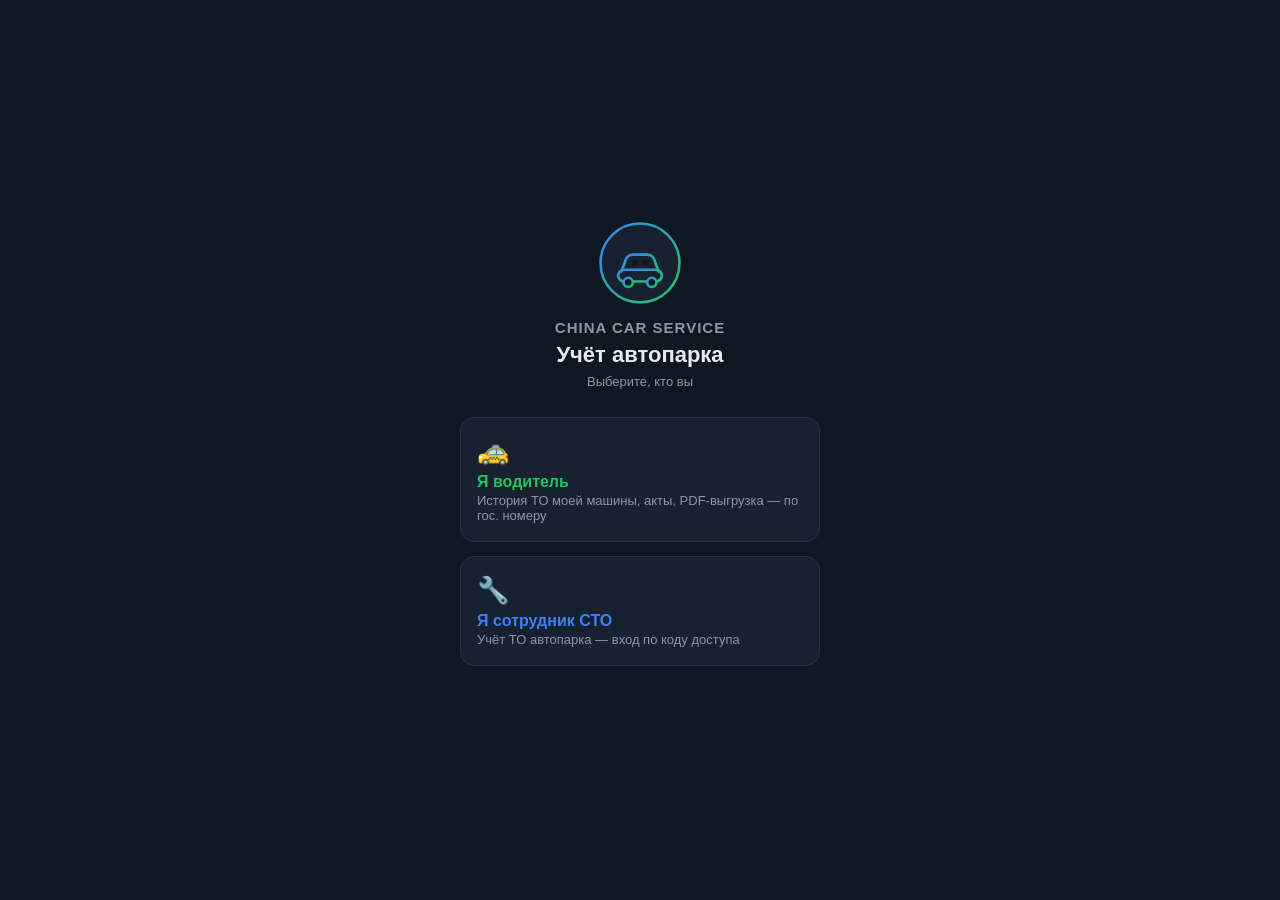
==== index.html @ d4358c58 "Add files via upload" ====
<!DOCTYPE html>
<html>
<head>
<meta charset="UTF-8">
<meta name="viewport" content="width=device-width, initial-scale=1, maximum-scale=1">
<title>China Car Service</title>
<link rel="manifest" href="manifest.json">
<meta name="theme-color" content="#0e1318">
<link rel="icon" href="icons/icon-192.png">
<link rel="apple-touch-icon" href="icons/icon-192.png">
<style>
  :root{
    --bg:#0f1720; --card:#182130; --accent:#3b82f6; --accent-2:#22c55e;
    --text:#e5e9f0; --muted:#8a97ab; --border:#26324a; --danger:#ef4444;
  }
  *{box-sizing:border-box;}
  body{
    margin:0; font-family:-apple-system,Segoe UI,Roboto,Arial,sans-serif;
    background:var(--bg); color:var(--text); padding:16px;
    min-height:100vh; display:flex; align-items:center; justify-content:center;
  }
  .wrap{max-width:360px; width:100%; text-align:center;}
  .logo-badge{margin:0 auto 14px; width:84px; height:84px; display:block;}
  .logo{
    font-weight:800; letter-spacing:1px; font-size:15px; color:var(--muted);
    margin-bottom:6px;
  }
  h1{font-size:22px; margin:0 0 6px;}
  .sub{color:var(--muted); font-size:13px; margin-bottom:28px;}
  .choice{
    display:block; width:100%; text-align:left; background:var(--card);
    border:1px solid var(--border); border-radius:14px; padding:18px 16px;
    margin-bottom:14px; cursor:pointer; text-decoration:none; color:var(--text);
  }
  .choice:active{border-color:var(--accent);}
  .choice .emoji{font-size:26px; margin-bottom:6px; display:block;}
  .choice .title{font-size:16px; font-weight:700; margin-bottom:2px;}
  .choice .desc{font-size:13px; color:var(--muted);}
  .choice.driver .title{color:var(--accent-2);}
  .choice.staff .title{color:var(--accent);}
  .choice.act{padding:14px 16px; margin-bottom:0; margin-top:6px;}
  .choice.act .title{color:var(--muted); font-size:14px;}
  .choice.act .emoji{font-size:20px; margin-bottom:4px;}

  .install-banner{
    display:none; background:linear-gradient(135deg,#1b2a44,#152238);
    border:1px solid var(--accent); border-radius:14px; padding:16px;
    margin-bottom:18px; text-align:left;
  }
  .install-banner.show{display:block;}
  .install-banner .title{font-weight:700; font-size:15px; margin-bottom:4px;}
  .install-banner .desc{font-size:13px; color:var(--muted); margin-bottom:12px;}
  .install-btn{
    display:block; width:100%; background:var(--accent); color:#fff; border:none;
    border-radius:10px; padding:12px; font-size:15px; font-weight:700;
    cursor:pointer;
  }
  .install-btn:active{opacity:0.85;}

  .ios-steps{
    display:none; margin-top:12px; padding-top:12px; border-top:1px solid var(--border);
    font-size:13px; color:var(--text); text-align:left;
  }
  .ios-steps.show{display:block;}
  .ios-steps ol{margin:0; padding-left:18px;}
  .ios-steps li{margin-bottom:6px;}
  .ios-steps b{color:var(--accent-2);}
  .installed-note{
    display:none; font-size:13px; color:var(--accent-2); margin-bottom:18px;
  }
  .installed-note.show{display:block;}
</style>
</head>
<body>
  <div class="wrap">
    <svg class="logo-badge" viewBox="0 0 100 100" xmlns="http://www.w3.org/2000/svg">
      <defs>
        <linearGradient id="badgeGrad" x1="0" y1="0" x2="1" y2="1">
          <stop offset="0%" stop-color="#3b82f6"/>
          <stop offset="100%" stop-color="#22c55e"/>
        </linearGradient>
      </defs>
      <circle cx="50" cy="50" r="47" fill="#182130" stroke="url(#badgeGrad)" stroke-width="3"/>
      <path d="M28 60 L33 46 C34.5 42 37 40 41.5 40 L58.5 40 C63 40 65.5 42 67 46 L72 60"
            fill="none" stroke="url(#badgeGrad)" stroke-width="3.2" stroke-linecap="round" stroke-linejoin="round"/>
      <rect x="24" y="58" width="52" height="14" rx="7" fill="none" stroke="url(#badgeGrad)" stroke-width="3.2"/>
      <circle cx="36" cy="73" r="5.5" fill="#0f1720" stroke="url(#badgeGrad)" stroke-width="3"/>
      <circle cx="64" cy="73" r="5.5" fill="#0f1720" stroke="url(#badgeGrad)" stroke-width="3"/>
      <rect x="40" y="47" width="8" height="6" rx="1.5" fill="#0f1720"/>
      <rect x="52" y="47" width="8" height="6" rx="1.5" fill="#0f1720"/>
    </svg>
    <div class="logo">CHINA CAR SERVICE</div>
    <h1>Учёт автопарка</h1>
    <div class="sub">Выберите, кто вы</div>

    <div class="installed-note" id="installedNote">✅ Приложение уже установлено на этом устройстве</div>

    <div class="install-banner" id="installBanner">
      <div class="title">📲 Установите приложение</div>
      <div class="desc">Работает офлайн, открывается с экрана как обычное приложение — без адресной строки браузера.</div>
      <button class="install-btn" id="installBtn">Установить</button>
      <div class="ios-steps" id="iosSteps">
        <div style="margin-bottom:6px;">На iPhone установка через Safari — вручную, за 3 шага:</div>
        <ol>
          <li>Нажмите кнопку <b>«Поделиться»</b> (квадрат со стрелкой вверх) внизу экрана в Safari</li>
          <li>В списке выберите <b>«На экран Домой»</b> (Add to Home Screen)</li>
          <li>Нажмите <b>«Добавить»</b> в правом верхнем углу</li>
        </ol>
      </div>
    </div>

    <a class="choice driver" href="driver.html">
      <span class="emoji">🚕</span>
      <div class="title">Я водитель</div>
      <div class="desc">История ТО моей машины, акты, PDF-выгрузка — по гос. номеру</div>
    </a>

    <a class="choice staff" href="to.html">
      <span class="emoji">🔧</span>
      <div class="title">Я сотрудник СТО</div>
      <div class="desc">Учёт ТО автопарка — вход по коду доступа</div>
    </a>

    <!-- Пункт "Акт приёма-передачи ТС" убран отсюда: акт теперь оформляет
         только вошедший сотрудник СТО (вход по личному логину/паролю,
         см. act.html). Ссылка на act.html доступна сотруднику из раздела
         "Учёт ТО" (to.html) после входа. -->
  </div>

<script>
  // ЭТАП 8.1 (PROMPT_stage7_fixes.md): регистрация Service Worker +
  // ненавязчивое уведомление об обновлении.
  if ('serviceWorker' in navigator) {
    window.addEventListener('load', function () {
      navigator.serviceWorker.register('service-worker.js').then(function (reg) {
        function showUpdateBanner(worker) {
          if (document.getElementById('swUpdateBanner')) return;
          var bar = document.createElement('div');
          bar.id = 'swUpdateBanner';
          bar.style.cssText = 'position:fixed;left:0;right:0;bottom:0;z-index:99999;background:#1b2836;color:#fff;padding:10px 14px;display:flex;align-items:center;justify-content:space-between;gap:10px;font-size:13px;box-shadow:0 -2px 10px rgba(0,0,0,.35)';
          var label = document.createElement('span');
          label.textContent = 'Доступно обновление приложения';
          var btn = document.createElement('button');
          btn.textContent = 'Обновить';
          btn.style.cssText = 'background:#3b82f6;color:#fff;border:none;border-radius:8px;padding:7px 14px;font-size:13px;cursor:pointer;flex-shrink:0';
          btn.addEventListener('click', function () {
            btn.disabled = true;
            btn.textContent = '...';
            worker.postMessage('SKIP_WAITING');
          });
          bar.appendChild(label);
          bar.appendChild(btn);
          document.body.appendChild(bar);
        }

        if (reg.waiting && navigator.serviceWorker.controller) {
          showUpdateBanner(reg.waiting);
        }
        reg.addEventListener('updatefound', function () {
          var newWorker = reg.installing;
          if (!newWorker) return;
          newWorker.addEventListener('statechange', function () {
            if (newWorker.state === 'installed' && navigator.serviceWorker.controller) {
              showUpdateBanner(newWorker);
            }
          });
        });
        document.addEventListener('visibilitychange', function () {
          if (document.visibilityState === 'visible') reg.update();
        });
      }).catch(function (err) {
        console.log('SW registration failed:', err);
      });

      var reloadedAfterUpdate = false;
      navigator.serviceWorker.addEventListener('controllerchange', function () {
        if (reloadedAfterUpdate) return;
        reloadedAfterUpdate = true;
        location.reload();
      });
    });
  }

  var installBanner = document.getElementById('installBanner');
  var installBtn = document.getElementById('installBtn');
  var iosSteps = document.getElementById('iosSteps');
  var installedNote = document.getElementById('installedNote');
  var deferredPrompt = null;

  function isStandalone(){
    return window.matchMedia('(display-mode: standalone)').matches ||
           window.navigator.standalone === true;
  }

  var isIOS = /iphone|ipad|ipod/i.test(navigator.userAgent);

  if (isStandalone()) {
    // Уже установлено и открыто как приложение — баннер не нужен
    installedNote.classList.add('show');
  } else if (isIOS) {
    // На iOS браузер не даёт программной кнопки — сразу показываем инструкцию
    installBanner.classList.add('show');
    installBtn.style.display = 'none';
    iosSteps.classList.add('show');
  } else {
    // Android/десктоп Chrome и т.п. — ждём системное событие с реальной кнопкой установки
    window.addEventListener('beforeinstallprompt', function (e) {
      e.preventDefault();
      deferredPrompt = e;
      installBanner.classList.add('show');
    });

    installBtn.addEventListener('click', function () {
      if (!deferredPrompt) return;
      deferredPrompt.prompt();
      deferredPrompt.userChoice.then(function () {
        deferredPrompt = null;
        installBanner.classList.remove('show');
      });
    });

    window.addEventListener('appinstalled', function () {
      installBanner.classList.remove('show');
    });
  }
</script>
</body>
</html>
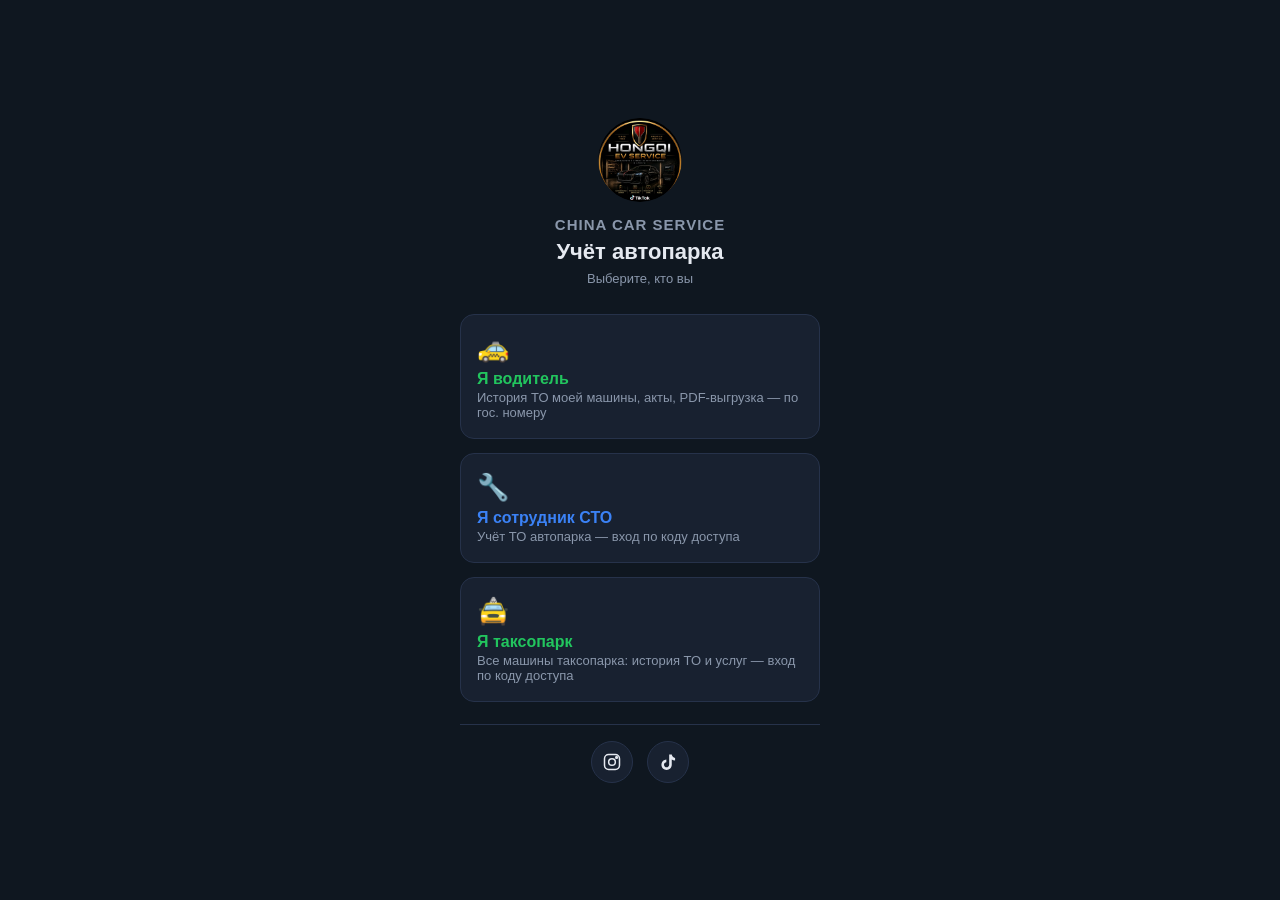
==== commit 0a7430ce: "Add files via upload" ====
--- a/index.html
+++ b/index.html
@@ -7,7 +7,7 @@
 <link rel="manifest" href="manifest.json">
 <meta name="theme-color" content="#0e1318">
 <link rel="icon" href="icons/icon-192.png">
-<link rel="apple-touch-icon" href="icons/icon-192.png">
+<link rel="apple-touch-icon" href="icons/apple-touch-icon.png">
 <style>
   :root{
     --bg:#0f1720; --card:#182130; --accent:#3b82f6; --accent-2:#22c55e;
@@ -69,26 +69,28 @@
     display:none; font-size:13px; color:var(--accent-2); margin-bottom:18px;
   }
   .installed-note.show{display:block;}
+
+  /* ЭТАП 10, п.5: соцсети — общий стиль для index.html/driver.html/
+     taxipark.html, чтобы кнопки выглядели одинаково во всех кабинетах. */
+  .social-footer{
+    display:flex; justify-content:center; gap:14px; margin-top:22px;
+    padding-top:16px; border-top:1px solid var(--border);
+  }
+  .social-footer a{
+    display:flex; align-items:center; justify-content:center;
+    width:42px; height:42px; border-radius:50%;
+    background:var(--card); border:1px solid var(--border);
+    color:var(--text); text-decoration:none;
+  }
+  .social-footer a:active{border-color:var(--accent);}
+  .social-footer svg{width:20px; height:20px;}
 </style>
 </head>
 <body>
   <div class="wrap">
-    <svg class="logo-badge" viewBox="0 0 100 100" xmlns="http://www.w3.org/2000/svg">
-      <defs>
-        <linearGradient id="badgeGrad" x1="0" y1="0" x2="1" y2="1">
-          <stop offset="0%" stop-color="#3b82f6"/>
-          <stop offset="100%" stop-color="#22c55e"/>
-        </linearGradient>
-      </defs>
-      <circle cx="50" cy="50" r="47" fill="#182130" stroke="url(#badgeGrad)" stroke-width="3"/>
-      <path d="M28 60 L33 46 C34.5 42 37 40 41.5 40 L58.5 40 C63 40 65.5 42 67 46 L72 60"
-            fill="none" stroke="url(#badgeGrad)" stroke-width="3.2" stroke-linecap="round" stroke-linejoin="round"/>
-      <rect x="24" y="58" width="52" height="14" rx="7" fill="none" stroke="url(#badgeGrad)" stroke-width="3.2"/>
-      <circle cx="36" cy="73" r="5.5" fill="#0f1720" stroke="url(#badgeGrad)" stroke-width="3"/>
-      <circle cx="64" cy="73" r="5.5" fill="#0f1720" stroke="url(#badgeGrad)" stroke-width="3"/>
-      <rect x="40" y="47" width="8" height="6" rx="1.5" fill="#0f1720"/>
-      <rect x="52" y="47" width="8" height="6" rx="1.5" fill="#0f1720"/>
-    </svg>
+    <!-- ЭТАП 10 (промт «Логотип и иконки»): вместо самодельного SVG-значка —
+         реальный логотип бренда (site-logo-1.png). -->
+    <img class="logo-badge" src="icons/site-logo.png" alt="China Car Service" style="border-radius:50%; object-fit:cover;">
     <div class="logo">CHINA CAR SERVICE</div>
     <h1>Учёт автопарка</h1>
     <div class="sub">Выберите, кто вы</div>
@@ -121,10 +123,29 @@
       <div class="desc">Учёт ТО автопарка — вход по коду доступа</div>
     </a>
 
+    <!-- ЭТАП 10 (промт «Кабинет таксопарка», п.3): отдельная точка входа
+         для таксопарков — вход по названию + коду доступа (см.
+         taxipark.html), без привязки к конкретной машине. -->
+    <a class="choice driver" href="taxipark.html">
+      <span class="emoji">🚖</span>
+      <div class="title">Я таксопарк</div>
+      <div class="desc">Все машины таксопарка: история ТО и услуг — вход по коду доступа</div>
+    </a>
+
     <!-- Пункт "Акт приёма-передачи ТС" убран отсюда: акт теперь оформляет
          только вошедший сотрудник СТО (вход по личному логину/паролю,
          см. act.html). Ссылка на act.html доступна сотруднику из раздела
          "Учёт ТО" (to.html) после входа. -->
+
+    <!-- ЭТАП 10, п.5: соцсети. -->
+    <div class="social-footer">
+      <a href="https://www.instagram.com/hongqi_29" target="_blank" rel="noopener" aria-label="Instagram">
+        <svg viewBox="0 0 24 24" fill="none" stroke="currentColor" stroke-width="1.8"><rect x="3" y="3" width="18" height="18" rx="5"/><circle cx="12" cy="12" r="4"/><circle cx="17.5" cy="6.5" r="1"/></svg>
+      </a>
+      <a href="https://www.tiktok.com/@hongqi29" target="_blank" rel="noopener" aria-label="TikTok">
+        <svg viewBox="0 0 24 24" fill="currentColor"><path d="M16.5 3c.4 2.2 1.9 3.8 4 4.1v3.1c-1.5 0-2.9-.5-4-1.3v6.4c0 3.4-2.8 6.2-6.2 6.2S4.1 18.7 4.1 15.3c0-3.3 2.6-6 5.9-6.2v3.2c-1.6.2-2.8 1.5-2.8 3 0 1.7 1.4 3.1 3.1 3.1s3.1-1.4 3.1-3.1V3h3.1z"/></svg>
+      </a>
+    </div>
   </div>
 
 <script>
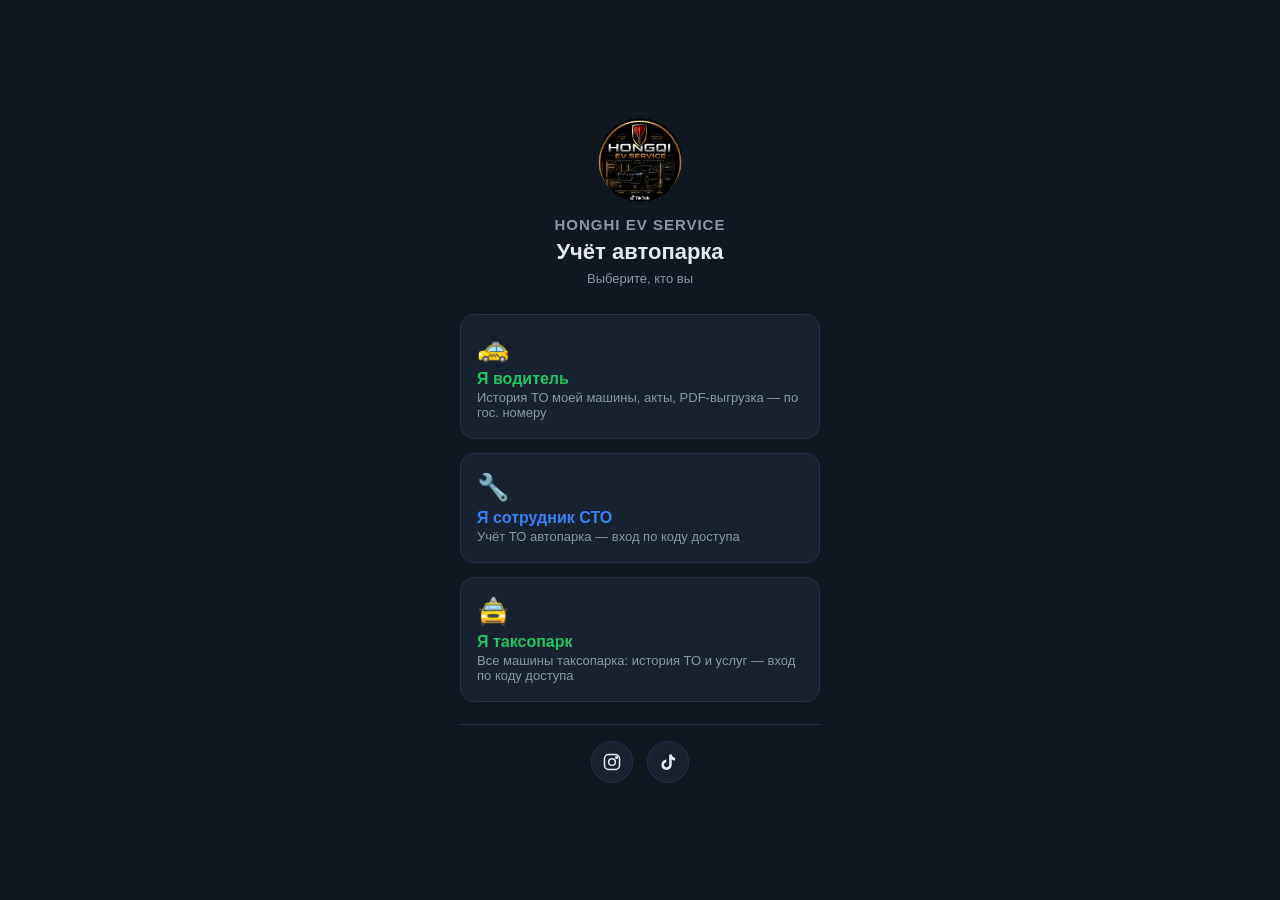
==== commit 8b39ee51: "Add files via upload" ====
--- a/index.html
+++ b/index.html
@@ -3,7 +3,7 @@
 <head>
 <meta charset="UTF-8">
 <meta name="viewport" content="width=device-width, initial-scale=1, maximum-scale=1">
-<title>China Car Service</title>
+<title>Honghi EV Service</title>
 <link rel="manifest" href="manifest.json">
 <meta name="theme-color" content="#0e1318">
 <link rel="icon" href="icons/icon-192.png">
@@ -90,8 +90,8 @@
   <div class="wrap">
     <!-- ЭТАП 10 (промт «Логотип и иконки»): вместо самодельного SVG-значка —
          реальный логотип бренда (site-logo-1.png). -->
-    <img class="logo-badge" src="icons/site-logo.png" alt="China Car Service" style="border-radius:50%; object-fit:cover;">
-    <div class="logo">CHINA CAR SERVICE</div>
+    <img class="logo-badge" src="icons/site-logo.png" alt="Honghi EV Service" style="border-radius:50%; object-fit:cover;">
+    <div class="logo">HONGHI EV SERVICE</div>
     <h1>Учёт автопарка</h1>
     <div class="sub">Выберите, кто вы</div>
 
@@ -174,9 +174,14 @@
           document.body.appendChild(bar);
         }
 
+        // ЭТАП 13.9: на самом старте страницы (до любого ввода) баннер не
+        // нужен — сразу активируем уже готовый воркер, перезагрузку
+        // сделает обработчик controllerchange ниже (ровно один раз).
         if (reg.waiting && navigator.serviceWorker.controller) {
-          showUpdateBanner(reg.waiting);
+          reg.waiting.postMessage('SKIP_WAITING');
         }
+        // Обновление появилось прямо сейчас, пока вкладка открыта — здесь
+        // поведение не меняем: по-прежнему только баннер с ручной кнопкой.
         reg.addEventListener('updatefound', function () {
           var newWorker = reg.installing;
           if (!newWorker) return;
@@ -188,6 +193,11 @@
         });
         document.addEventListener('visibilitychange', function () {
           if (document.visibilityState === 'visible') reg.update();
+        });
+        // ЭТАП 13.9: то же самое сразу при восстановлении сети, не
+        // дожидаясь следующего visibilitychange.
+        window.addEventListener('online', function () {
+          reg.update();
         });
       }).catch(function (err) {
         console.log('SW registration failed:', err);
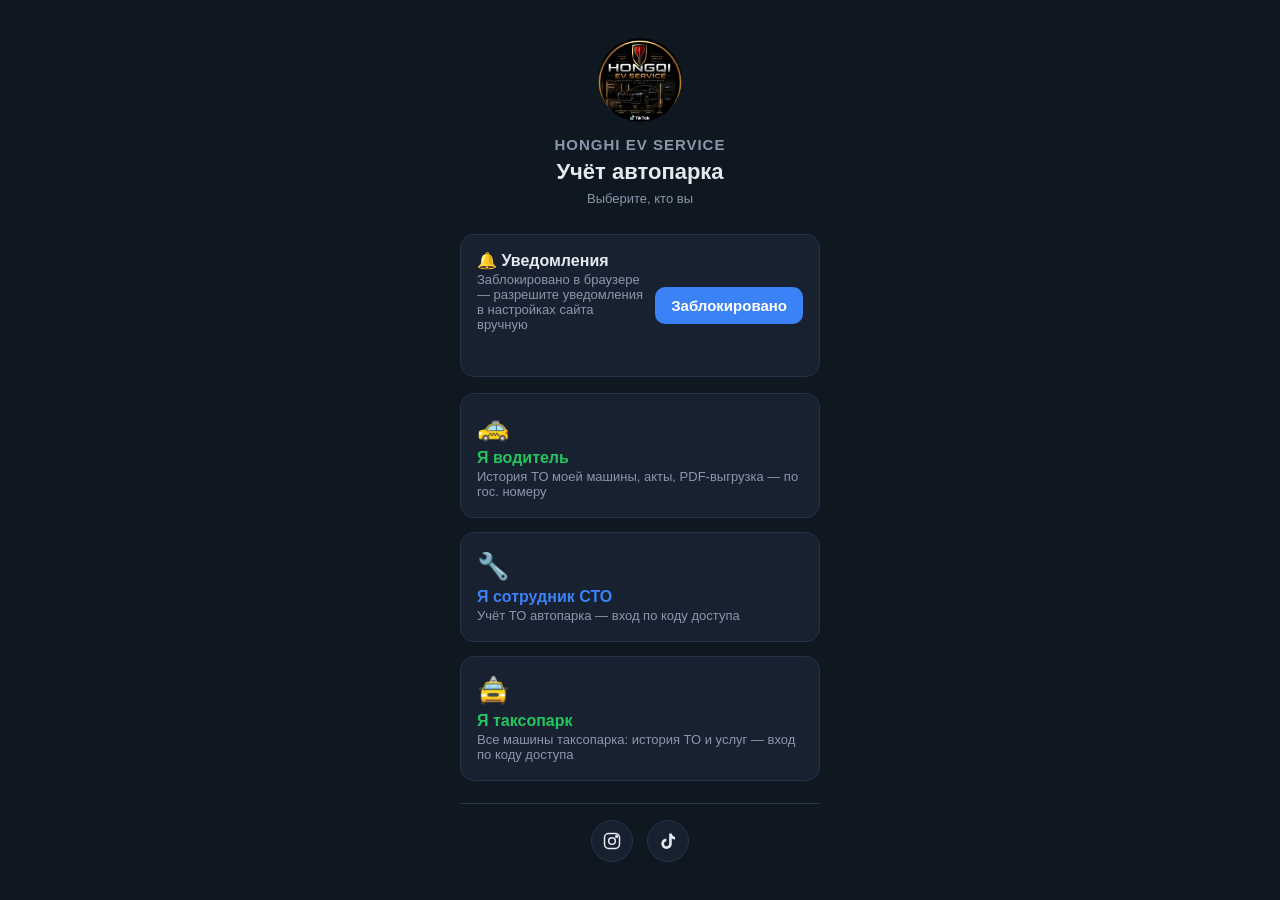
==== commit baa198c2: "Add files via upload" ====
--- a/index.html
+++ b/index.html
@@ -2,12 +2,17 @@
 <html>
 <head>
 <meta charset="UTF-8">
-<meta name="viewport" content="width=device-width, initial-scale=1, maximum-scale=1">
+<!-- 16.14: обычный pinch-zoom разрешён — на этой странице нет canvas/подписи. -->
+<meta name="viewport" content="width=device-width, initial-scale=1">
 <title>Honghi EV Service</title>
 <link rel="manifest" href="manifest.json">
 <meta name="theme-color" content="#0e1318">
 <link rel="icon" href="icons/icon-192.png">
 <link rel="apple-touch-icon" href="icons/apple-touch-icon.png">
+<meta name="apple-mobile-web-app-title" content="Honghi EV Service">
+<meta name="apple-mobile-web-app-capable" content="yes">
+<meta name="apple-mobile-web-app-status-bar-style" content="black-translucent">
+<script src="js/push-card.js"></script>
 <style>
   :root{
     --bg:#0f1720; --card:#182130; --accent:#3b82f6; --accent-2:#22c55e;
@@ -31,8 +36,9 @@
     display:block; width:100%; text-align:left; background:var(--card);
     border:1px solid var(--border); border-radius:14px; padding:18px 16px;
     margin-bottom:14px; cursor:pointer; text-decoration:none; color:var(--text);
-  }
-  .choice:active{border-color:var(--accent);}
+    transition:transform .1s ease;
+  }
+  .choice:active{border-color:var(--accent); transform:scale(.98);}
   .choice .emoji{font-size:26px; margin-bottom:6px; display:block;}
   .choice .title{font-size:16px; font-weight:700; margin-bottom:2px;}
   .choice .desc{font-size:13px; color:var(--muted);}
@@ -53,9 +59,9 @@
   .install-btn{
     display:block; width:100%; background:var(--accent); color:#fff; border:none;
     border-radius:10px; padding:12px; font-size:15px; font-weight:700;
-    cursor:pointer;
-  }
-  .install-btn:active{opacity:0.85;}
+    cursor:pointer; transition:transform .1s ease, opacity .1s ease;
+  }
+  .install-btn:active{opacity:0.85; transform:scale(.97);}
 
   .ios-steps{
     display:none; margin-top:12px; padding-top:12px; border-top:1px solid var(--border);
@@ -70,8 +76,10 @@
   }
   .installed-note.show{display:block;}
 
-  /* ЭТАП 10, п.5: соцсети — общий стиль для index.html/driver.html/
-     taxipark.html, чтобы кнопки выглядели одинаково во всех кабинетах. */
+  .card{
+    background:var(--card); border:1px solid var(--border); border-radius:14px;
+    padding:16px; margin-bottom:16px; text-align:left;
+  }
   .social-footer{
     display:flex; justify-content:center; gap:14px; margin-top:22px;
     padding-top:16px; border-top:1px solid var(--border);
@@ -96,6 +104,19 @@
     <div class="sub">Выберите, кто вы</div>
 
     <div class="installed-note" id="installedNote">✅ Приложение уже установлено на этом устройстве</div>
+
+    <!-- 16.10: та же карточка push-уведомлений, что в кабинетах, только
+         здесь ещё нет вошедшего аккаунта — только запрос разрешения
+         браузера заранее (permissionOnly в initPushCard_). -->
+    <div class="card" id="pushCard" style="display:none;">
+      <div style="display:flex; align-items:center; justify-content:space-between; gap:10px;">
+        <div>
+          <div style="font-weight:700;">🔔 Уведомления</div>
+          <div class="sub" id="pushStatus" style="color:var(--muted); font-size:13px; margin-top:2px;">Проверка...</div>
+        </div>
+        <button class="install-btn" id="pushToggleBtn" style="width:auto; padding:10px 16px;">…</button>
+      </div>
+    </div>
 
     <div class="install-banner" id="installBanner">
       <div class="title">📲 Установите приложение</div>
@@ -212,6 +233,17 @@
     });
   }
 
+  // 16.9/16.10: логика в js/push-card.js — initPushCard_ (permissionOnly:
+  // только запрос разрешения, без регистрации токена — для неё нужен
+  // вошедший сотрудник/водитель/таксопарк, которого на этой странице ещё нет).
+  initPushCard_({
+    cardId: 'pushCard',
+    tokenKey: 'index_push_permission',
+    permissionOnly: true,
+    enabledText: 'Разрешено — в любом кабинете ниже включение пройдёт сразу, без лишнего запроса',
+    disabledText: 'Разрешите заранее — включение в кабинете пройдёт без лишнего запроса'
+  });
+
   var installBanner = document.getElementById('installBanner');
   var installBtn = document.getElementById('installBtn');
   var iosSteps = document.getElementById('iosSteps');
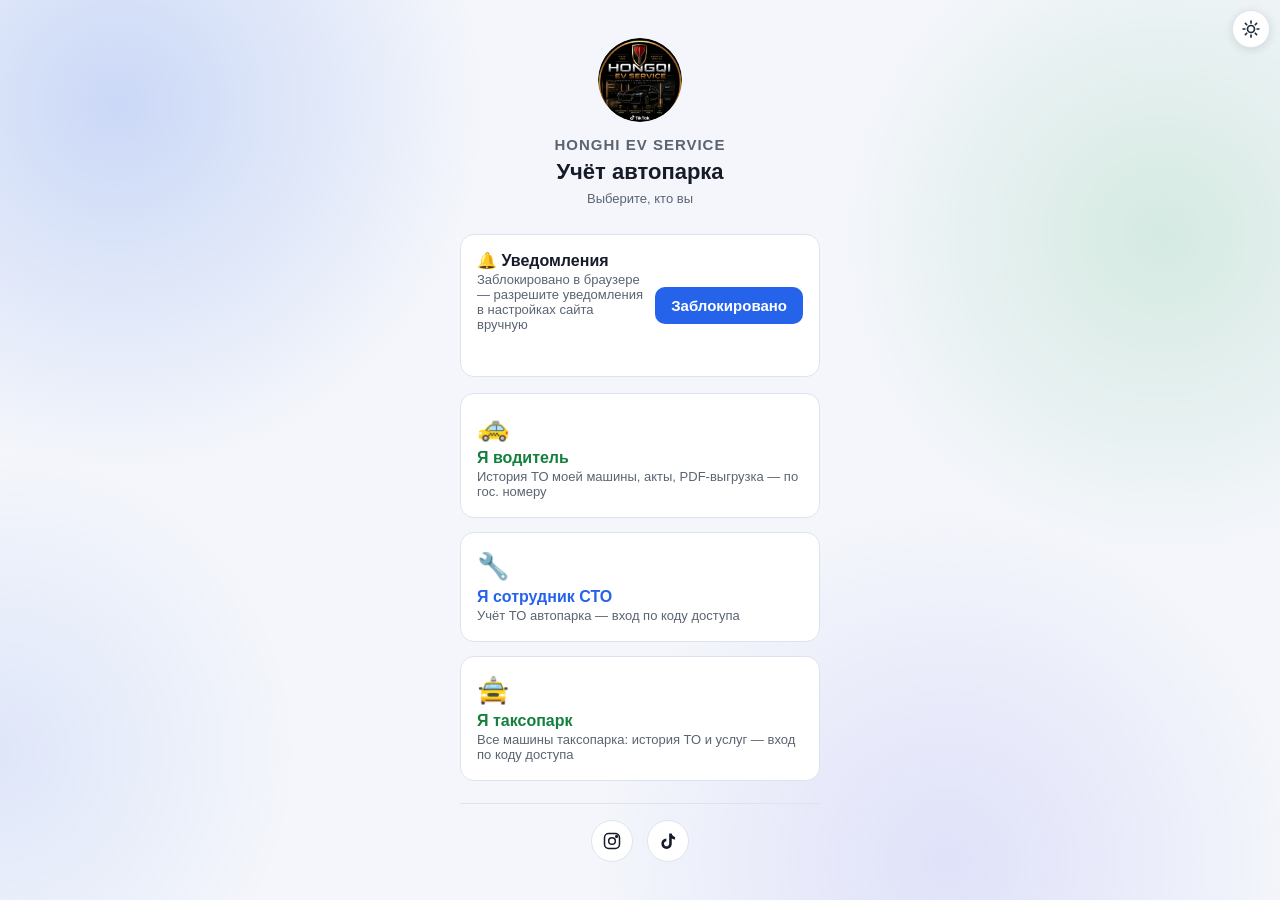
==== commit ae727927: "Add files via upload" ====
--- a/index.html
+++ b/index.html
@@ -2,6 +2,11 @@
 <html>
 <head>
 <meta charset="UTF-8">
+<!-- ЭТАП 8 (промт «UI: анимации, фон, тема»): применяем сохранённую/
+     системную тему СРАЗУ, синхронно, до первой отрисовки — иначе была бы
+     заметная "вспышка" тёмной темы перед переключением на светлую.
+     Основная логика переключателя — в js/theme.js (подключён ниже). -->
+<script>(function(){try{var t=localStorage.getItem('ccs-theme');if(t!=='light'&&t!=='dark'){t=(window.matchMedia&&matchMedia('(prefers-color-scheme: dark)').matches)?'dark':'light';}document.documentElement.setAttribute('data-theme',t);}catch(e){}})();</script>
 <!-- 16.14: обычный pinch-zoom разрешён — на этой странице нет canvas/подписи. -->
 <meta name="viewport" content="width=device-width, initial-scale=1">
 <title>Honghi EV Service</title>
@@ -13,11 +18,14 @@
 <meta name="apple-mobile-web-app-capable" content="yes">
 <meta name="apple-mobile-web-app-status-bar-style" content="black-translucent">
 <script src="js/push-card.js"></script>
+<script src="js/ui-fx.js"></script>
+<script src="js/theme.js" defer></script>
+<link rel="stylesheet" href="css/theme.css">
 <style>
-  :root{
-    --bg:#0f1720; --card:#182130; --accent:#3b82f6; --accent-2:#22c55e;
-    --text:#e5e9f0; --muted:#8a97ab; --border:#26324a; --danger:#ef4444;
-  }
+  /* ЭТАП 8 (промт «UI: анимации, фон, тема»): светлая тема — те же
+     переменные, что использует вся остальная разметка, просто с другими
+     значениями. Переключается атрибутом data-theme на <html> (см.
+     js/theme.js) — сама разметка/CSS ниже не знает про тему вообще. */
   *{box-sizing:border-box;}
   body{
     margin:0; font-family:-apple-system,Segoe UI,Roboto,Arial,sans-serif;
@@ -94,7 +102,7 @@
   .social-footer svg{width:20px; height:20px;}
 </style>
 </head>
-<body>
+<body class="ccs-bg-client">
   <div class="wrap">
     <!-- ЭТАП 10 (промт «Логотип и иконки»): вместо самодельного SVG-значка —
          реальный логотип бренда (site-logo-1.png). -->
@@ -157,6 +165,13 @@
          только вошедший сотрудник СТО (вход по личному логину/паролю,
          см. act.html). Ссылка на act.html доступна сотруднику из раздела
          "Учёт ТО" (to.html) после входа. -->
+
+    <!-- ФИКС (ошибка 6 из плана исправлений): сюда переезжает pushCard,
+         как только разрешение выдано — сжато, без кнопки-призыва (см.
+         applyCollapsedPlacement_ в js/push-card.js). Тот же приём, что уже
+         есть в driver.html/to.html/act.html — раньше якоря здесь не было,
+         и карточка просто сжималась на месте, не переезжая вниз. -->
+    <div id="notifBottomAnchor"></div>
 
     <!-- ЭТАП 10, п.5: соцсети. -->
     <div class="social-footer">
--- a/css/theme.css
+++ b/css/theme.css
@@ -0,0 +1,299 @@
+/* ЭТАП 8 (промт «UI: анимации, фон, тема»), Блок A — ЕДИНЫЙ общий CSS для всех
+   страниц (index/to/act/driver/taxipark/announce/story-preview).
+
+   Раньше палитра светлой темы была скопирована в каждый html отдельно —
+   теперь она живёт ТОЛЬКО здесь (правило промта: «вынести общий CSS в один
+   переиспользуемый файл, а не копировать в каждый файл»). Подключается
+   строкой <link rel="stylesheet" href="css/theme.css"> ПЕРЕД <style> страницы,
+   поэтому страница при необходимости может переопределить любое значение.
+
+   Разделы:
+     1. Палитра (тёмная = по умолчанию, светлая = html[data-theme="light"])
+     2. Плавающая кнопка-переключатель темы (js/theme.js)
+     3. Декоративный фон (клиентский — живой; рабочий — спокойный статичный)
+     4. Микро-анимации: спиннер в кнопке, skeleton, галочка успеха (js/ui-fx.js)
+     5. prefers-reduced-motion / «лёгкий режим» для слабых устройств
+
+   Тема выбирается атрибутом data-theme на <html> (см. js/theme.js и
+   короткий инлайн-скрипт в <head> каждой страницы — он ставит атрибут ДО
+   первой отрисовки, чтобы не было вспышки неверной темы).
+
+   ПРИМЕЧАНИЕ: act.html исторически использует СВОИ имена переменных
+   (--panel/--line/--amber…) — их значения для обеих тем остаются в самом
+   act.html (имена не меняем, чтобы не ломать вёрстку). Всё, что нужно
+   общим компонентам (кнопка темы, skeleton, галочка) — берёт значения из
+   переменных --ccs-* ниже, которые одинаковы для ВСЕХ страниц. */
+
+/* ===================== 1. ПАЛИТРА ===================== */
+:root {
+  color-scheme: dark;
+
+  /* поверхности */
+  --bg: #0f1720;            /* фон страницы — графитово-синий, не чистый чёрный */
+  --card: #182130;          /* карточки */
+  --surface2: #1f2a3d;      /* поля ввода, «пилюли», вложенные блоки (ФИКС: раньше была самоссылка var(--surface2)) */
+  --border: #26324a;
+
+  /* текст */
+  --text: #e5e9f0;          /* 13.3:1 на --card */
+  --muted: #8a97ab;         /* 5.5:1 на --card, 4.9:1 на --surface2 */
+
+  /* акценты. --accent — для текста/рамок/иконок (≥4.5:1 на --card);
+     --btn-bg — для ЗАЛИТЫХ кнопок с белым текстом (≥4.5:1) */
+  --accent: #4d8ff8;
+  --btn-bg: #2f6de8;
+  --accent-2: #22c55e;
+  --on-accent-2: #04210f;   /* текст на залитом --accent-2 (белый тут не проходит AA) */
+  --danger: #f56565;        /* как цвет ТЕКСТА ошибки */
+  --danger-btn: #dc2626;    /* как ЗАЛИВКА кнопки (белый текст 4.8:1) */
+
+  /* тени и подложки */
+  --shadow: 0 2px 10px rgba(0, 0, 0, .25);
+  --shadow-lg: 0 6px 18px rgba(0, 0, 0, .35);
+  --overlay: rgba(0, 0, 0, .7);
+
+  /* баннеры/статусы, которые раньше были захардкожены в html/js */
+  --banner-a: #1b2a44;
+  --banner-b: #152238;
+  --warn-bg: #3b2f10;
+  --warn-text: #f5c451;
+  --rec-ok-bg: #12251a;   --rec-ok-border: #1f4a30;   --rec-ok-text: #7fd99a;
+  --rec-soon-bg: #241a0d; --rec-soon-border: #4a3a1f; --rec-soon-text: #f0c674;
+  --rec-due-bg: #2a1414;  --rec-due-border: #4a1f1f;  --rec-due-text: #f08a8a;
+
+  /* --ccs-*: общие компоненты (одинаковы для всех страниц, включая act.html) */
+  --ccs-fab-bg: #182130;
+  --ccs-fab-fg: #e5e9f0;
+  --ccs-fab-border: #26324a;
+  --ccs-skel-a: rgba(148, 163, 184, .13);
+  --ccs-skel-b: rgba(148, 163, 184, .27);
+  --ccs-ok: #22c55e;
+  --ccs-pop-bg: #1d2738;
+  --ccs-pop-fg: #e5e9f0;
+
+  /* декоративный фон: клиентские страницы — 4 мягких пятна, рабочие — 2 едва заметных */
+  --ccs-blob-1: rgba(59, 130, 246, .30);
+  --ccs-blob-2: rgba(34, 197, 94, .20);
+  --ccs-blob-3: rgba(99, 102, 241, .20);
+  --ccs-blob-4: rgba(59, 130, 246, .16);
+  --ccs-staff-1: rgba(59, 130, 246, .10);
+  --ccs-staff-2: rgba(34, 197, 94, .07);
+}
+
+html[data-theme="light"] {
+  color-scheme: light;
+
+  --bg: #f4f6fb;
+  --card: #ffffff;
+  --surface2: #eef1f6;
+  --border: #dde3ee;
+
+  --text: #151b28;          /* 17:1 на белом */
+  --muted: #5b6472;         /* 6.0:1 на белом, 5.3:1 на --surface2 */
+
+  --accent: #2563eb;        /* 5.2:1 на белом */
+  --btn-bg: #2563eb;
+  --accent-2: #15803d;      /* было #16a34a (3.3:1) — не проходило AA */
+  --on-accent-2: #ffffff;
+  --danger: #c62020;        /* 5.1:1 даже на --surface2 */
+  --danger-btn: #c62020;
+
+  --shadow: 0 2px 10px rgba(21, 27, 40, .12);
+  --shadow-lg: 0 6px 18px rgba(21, 27, 40, .18);
+  --overlay: rgba(15, 23, 32, .55);
+
+  --banner-a: #e8f0ff;
+  --banner-b: #dbe7ff;
+  --warn-bg: #fff4d6;
+  --warn-text: #7a5200;
+  --rec-ok-bg: #e7f6ec;   --rec-ok-border: #b7e2c4;   --rec-ok-text: #166534;
+  --rec-soon-bg: #fdf3e1; --rec-soon-border: #f0d9a8; --rec-soon-text: #8a5a00;
+  --rec-due-bg: #fdeaea;  --rec-due-border: #f3c1c1;  --rec-due-text: #b42318;
+
+  --ccs-fab-bg: #ffffff;
+  --ccs-fab-fg: #1f2937;
+  --ccs-fab-border: #dde3ee;
+  --ccs-skel-a: rgba(100, 116, 139, .11);
+  --ccs-skel-b: rgba(100, 116, 139, .22);
+  --ccs-ok: #15803d;
+  --ccs-pop-bg: #ffffff;
+  --ccs-pop-fg: #151b28;
+
+  --ccs-blob-1: rgba(37, 99, 235, .20);
+  --ccs-blob-2: rgba(22, 163, 74, .14);
+  --ccs-blob-3: rgba(99, 102, 241, .14);
+  --ccs-blob-4: rgba(37, 99, 235, .10);
+  --ccs-staff-1: rgba(37, 99, 235, .07);
+  --ccs-staff-2: rgba(22, 163, 74, .05);
+}
+
+/* Залитые кнопки в «второстепенных» цветах: раньше цвет заливки задавался
+   inline (style="background:var(--accent-2)") при белом тексте — на тёмной
+   теме это 2.3:1. Теперь для этого есть классы. */
+.btn-primary.btn-ok   { background: var(--accent-2); color: var(--on-accent-2); }
+.btn-primary.btn-bad  { background: var(--danger-btn); color: #fff; }
+
+/* Ссылка «Выйти/Сменить номер» плавает вправо в самом верху экрана — ровно
+   там, где теперь стоит плавающая кнопка темы. Сдвигаем её влево от кнопки. */
+.logout { margin-right: 46px; }
+
+/* ===================== 2. КНОПКА-ПЕРЕКЛЮЧАТЕЛЬ ТЕМЫ ===================== */
+.ccs-theme-toggle {
+  position: fixed;
+  top: calc(env(safe-area-inset-top, 0px) + 10px);
+  right: 10px;
+  z-index: 90; /* выше контента и sticky-шапки (20), но НИЖЕ модалок (100+) */
+  width: 38px; height: 38px;
+  padding: 0; margin: 0;
+  border-radius: 50%;
+  border: 1px solid var(--ccs-fab-border);
+  background: var(--ccs-fab-bg);
+  color: var(--ccs-fab-fg);
+  display: flex; align-items: center; justify-content: center;
+  cursor: pointer;
+  box-shadow: var(--shadow);
+  -webkit-tap-highlight-color: transparent;
+  transition: transform .3s cubic-bezier(.34, 1.56, .64, 1),
+              background-color .25s ease, border-color .25s ease, color .25s ease;
+}
+.ccs-theme-toggle:active { transform: scale(.9); }
+.ccs-theme-toggle:focus-visible { outline: 2px solid var(--accent); outline-offset: 2px; }
+.ccs-theme-toggle svg {
+  position: absolute; width: 20px; height: 20px;
+  fill: none; stroke: currentColor; stroke-width: 2; stroke-linecap: round; stroke-linejoin: round;
+  transition: transform .5s cubic-bezier(.34, 1.56, .64, 1), opacity .25s ease;
+}
+/* иконка показывает ТЕКУЩУЮ тему; при смене солнце/луна плавно «докручиваются» друг в друга */
+.ccs-theme-toggle .ccs-ic-moon { opacity: 1; transform: rotate(0) scale(1); }
+.ccs-theme-toggle .ccs-ic-sun  { opacity: 0; transform: rotate(-120deg) scale(.4); }
+html[data-theme="light"] .ccs-theme-toggle .ccs-ic-moon { opacity: 0; transform: rotate(120deg) scale(.4); }
+html[data-theme="light"] .ccs-theme-toggle .ccs-ic-sun  { opacity: 1; transform: rotate(0) scale(1); }
+
+/* мягкая смена цветов всей страницы — класс ставится js/theme.js только на ~300мс во время переключения */
+html.ccs-theme-transition,
+html.ccs-theme-transition *,
+html.ccs-theme-transition *::before,
+html.ccs-theme-transition *::after {
+  transition: background-color .25s ease, color .25s ease, border-color .25s ease, box-shadow .25s ease !important;
+}
+
+/* ===================== 3. ДЕКОРАТИВНЫЙ ФОН ===================== */
+/* Клиентские страницы (index/announce): живой «дышащий» градиент из
+   размытых пятен + лёгкий параллакс при прокрутке (--ccs-par обновляет
+   js/theme.js). Анимируется ТОЛЬКО transform на двух фиксированных слоях
+   — без filter:blur и без перерисовки (само пятно — это уже мягкий
+   radial-gradient), поэтому нагрузка на GPU минимальна. */
+body.ccs-bg-client,
+body.ccs-bg-staff { position:relative; isolation:isolate; }
+
+body.ccs-bg-client::before,
+body.ccs-bg-client::after {
+  content: ""; position: fixed; inset: -10%; z-index: -1; pointer-events: none;
+  will-change: transform;
+}
+body.ccs-bg-client::before {
+  background:
+    radial-gradient(circle 46vmax at 16% 18%, var(--ccs-blob-1), transparent 62%),
+    radial-gradient(circle 40vmax at 84% 30%, var(--ccs-blob-2), transparent 62%);
+  translate: 0 var(--ccs-par, 0px);
+  animation: ccsBgDrift 32s ease-in-out infinite alternate;
+}
+body.ccs-bg-client::after {
+  background:
+    radial-gradient(circle 44vmax at 70% 88%, var(--ccs-blob-3), transparent 62%),
+    radial-gradient(circle 38vmax at 8% 78%, var(--ccs-blob-4), transparent 62%);
+  translate: 0 calc(var(--ccs-par, 0px) * -.6);
+  animation: ccsBgDrift2 41s ease-in-out infinite alternate;
+}
+@keyframes ccsBgDrift  { from { transform: translate3d(0, 0, 0) scale(1); }    to { transform: translate3d(-3%, 2.5%, 0) scale(1.07); } }
+@keyframes ccsBgDrift2 { from { transform: translate3d(0, 0, 0) scale(1.05); } to { transform: translate3d(3%, -2%, 0) scale(1); } }
+
+/* Рабочие страницы сотрудников (to/act/driver/taxipark): сотрудники смотрят
+   на экран часами — фон СТАТИЧНЫЙ (только едва заметный градиент, без
+   анимации и без фиксированного слоя, который надо перерисовывать). */
+body.ccs-bg-staff::before {
+  content: ""; position: fixed; inset: 0; z-index: -1; pointer-events: none;
+  background:
+    radial-gradient(circle 900px at 8% -8%, var(--ccs-staff-1), transparent 55%),
+    radial-gradient(circle 900px at 100% 112%, var(--ccs-staff-2), transparent 55%);
+}
+
+/* ===================== 4. МИКРО-АНИМАЦИИ (js/ui-fx.js) ===================== */
+@keyframes ccsSpin   { to { transform: rotate(360deg); } }
+@keyframes ccsPulse  { 0%, 100% { opacity: 1; } 50% { opacity: .45; } }
+@keyframes ccsPopIn  { 0% { opacity: 0; transform: scale(.6); } 60% { opacity: 1; transform: scale(1.08); } 100% { opacity: 1; transform: scale(1); } }
+@keyframes ccsDraw   { to { stroke-dashoffset: 0; } }
+@keyframes ccsFadeUp { from { opacity: 0; transform: translateY(8px); } to { opacity: 1; transform: translateY(0); } }
+
+/* --- кнопка в состоянии «занято» (CCSUI.busyButton / withButtonBusy_) --- */
+button.ccs-busy, a.ccs-busy { opacity: .82; cursor: progress; pointer-events: none; }
+button, .btn, .install-btn { transition-property: transform, opacity, background-color, border-color, color; transition-duration: .18s; }
+.ccs-btn-spin {
+  display: inline-block; width: 1em; height: 1em; margin-right: .5em; vertical-align: -.15em;
+  border: 2px solid currentColor; border-right-color: transparent; border-radius: 50%;
+  animation: ccsSpin .7s linear infinite, ccsPopIn .2s ease-out;
+}
+
+/* --- skeleton-заглушки для медленно грузящихся списков --- */
+.ccs-skel { padding: 2px 0; }
+.ccs-skel-bar {
+  display: block; height: 14px; border-radius: 7px; background: var(--ccs-skel-a);
+  animation: ccsPulse 1.4s ease-in-out infinite;
+}
+.ccs-skel-row { display: flex; align-items: center; gap: 10px; padding: 11px 0; border-bottom: 1px solid var(--ccs-skel-a); }
+.ccs-skel-row .ccs-skel-bar:nth-child(1) { flex: 0 0 20%; }
+.ccs-skel-row .ccs-skel-bar:nth-child(2) { flex: 1 1 auto; }
+.ccs-skel-row .ccs-skel-bar:nth-child(3) { flex: 0 0 16%; }
+.ccs-skel-card {
+  height: 74px; border-radius: 12px; margin-bottom: 12px; background: var(--ccs-skel-a);
+  animation: ccsPulse 1.4s ease-in-out infinite;
+}
+.ccs-skel-bar:nth-child(2n), .ccs-skel-card:nth-child(2n) { animation-delay: .18s; }
+.ccs-skel-bar:nth-child(3n), .ccs-skel-card:nth-child(3n) { animation-delay: .36s; }
+.ccs-skel-line { margin: 9px 0; }
+.ccs-skel-line.w60 { width: 60%; } .ccs-skel-line.w85 { width: 85%; } .ccs-skel-line.w40 { width: 40%; }
+
+/* --- галочка «успешно сохранено» --- */
+.ccs-success {
+  position: fixed; left: 50%; top: 42%; z-index: 300; pointer-events: none;
+  transform: translate(-50%, -50%);
+  display: flex; flex-direction: column; align-items: center; gap: 10px;
+  min-width: 150px; max-width: 80vw; padding: 20px 26px 18px; text-align: center;
+  background: var(--ccs-pop-bg); color: var(--ccs-pop-fg);
+  border: 1px solid var(--ccs-fab-border); border-radius: 18px; box-shadow: var(--shadow-lg);
+  font: 600 15px/1.3 -apple-system, "Segoe UI", Roboto, Arial, sans-serif;
+  animation: ccsPopIn .32s cubic-bezier(.34, 1.56, .64, 1) both;
+}
+.ccs-success.ccs-out { opacity: 0; transition: opacity .25s ease, transform .25s ease; transform: translate(-50%, -46%) scale(.96); }
+.ccs-success svg { width: 56px; height: 56px; }
+.ccs-success .ccs-tick-circle { fill: none; stroke: var(--ccs-ok); stroke-width: 3; opacity: .35; }
+.ccs-success .ccs-tick-mark {
+  fill: none; stroke: var(--ccs-ok); stroke-width: 4; stroke-linecap: round; stroke-linejoin: round;
+  stroke-dasharray: 44; stroke-dashoffset: 44; animation: ccsDraw .38s .12s ease-out forwards;
+}
+/* маленькая галочка рядом с текстом статуса */
+.ccs-check-inline { display: inline-block; width: 1.05em; height: 1.05em; margin-right: .3em; vertical-align: -.15em; animation: ccsPopIn .3s ease-out both; }
+.ccs-check-inline path { fill: none; stroke: var(--ccs-ok); stroke-width: 4; stroke-linecap: round; stroke-linejoin: round; stroke-dasharray: 44; stroke-dashoffset: 44; animation: ccsDraw .3s .08s ease-out forwards; }
+.ccs-bounce { animation: ccsPopIn .45s cubic-bezier(.34, 1.56, .64, 1); }
+
+/* ===================== 5. REDUCED MOTION / ЛЁГКИЙ РЕЖИМ ===================== */
+/* Системная настройка «уменьшить движение»: все декоративные анимации и
+   переходы отключаются. Исключение — индикаторы ЗАГРУЗКИ (спиннеры): это
+   не украшение, а обратная связь «запрос идёт». */
+@media (prefers-reduced-motion: reduce) {
+  *, *::before, *::after {
+    animation-duration: .001ms !important;
+    animation-iteration-count: 1 !important;
+    animation-delay: 0s !important;
+    transition-duration: .001ms !important;
+    scroll-behavior: auto !important;
+  }
+  body.ccs-bg-client::before, body.ccs-bg-client::after { animation: none !important; translate: none !important; will-change: auto; }
+  .ccs-btn-spin, .spinner { animation-duration: 1.2s !important; animation-iteration-count: infinite !important; }
+  .ccs-skel-bar, .ccs-skel-card { animation: none !important; }
+  .ccs-success .ccs-tick-mark, .ccs-check-inline path { stroke-dashoffset: 0; }
+}
+/* «Лёгкий режим»: js/theme.js ставит html.ccs-lowfx на слабых устройствах
+   (≤2 ГБ ОЗУ / ≤2 ядра / включена экономия трафика) — живой фон замирает. */
+html.ccs-lowfx body.ccs-bg-client::before,
+html.ccs-lowfx body.ccs-bg-client::after { animation: none; translate: none; will-change: auto; }
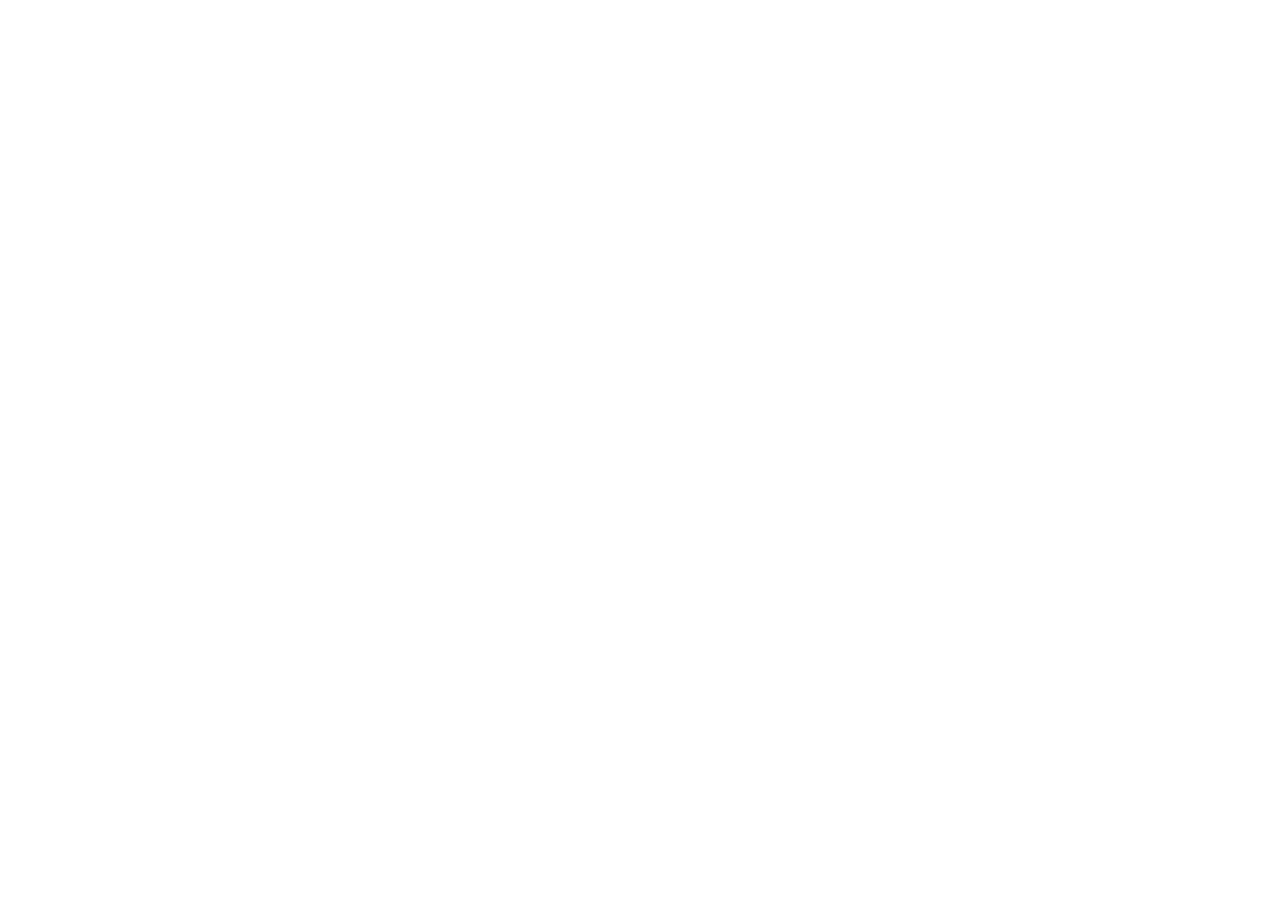
==== commit b28ee07e: "Add files via upload" ====
--- a/index.html
+++ b/index.html
@@ -1,306 +1,17 @@
 <!DOCTYPE html>
-<html>
+<html lang="ru">
 <head>
-<meta charset="UTF-8">
-<!-- ЭТАП 8 (промт «UI: анимации, фон, тема»): применяем сохранённую/
-     системную тему СРАЗУ, синхронно, до первой отрисовки — иначе была бы
-     заметная "вспышка" тёмной темы перед переключением на светлую.
-     Основная логика переключателя — в js/theme.js (подключён ниже). -->
-<script>(function(){try{var t=localStorage.getItem('ccs-theme');if(t!=='light'&&t!=='dark'){t=(window.matchMedia&&matchMedia('(prefers-color-scheme: dark)').matches)?'dark':'light';}document.documentElement.setAttribute('data-theme',t);}catch(e){}})();</script>
-<!-- 16.14: обычный pinch-zoom разрешён — на этой странице нет canvas/подписи. -->
-<meta name="viewport" content="width=device-width, initial-scale=1">
-<title>Honghi EV Service</title>
-<link rel="manifest" href="manifest.json">
-<meta name="theme-color" content="#0e1318">
-<link rel="icon" href="icons/icon-192.png">
-<link rel="apple-touch-icon" href="icons/apple-touch-icon.png">
-<meta name="apple-mobile-web-app-title" content="Honghi EV Service">
-<meta name="apple-mobile-web-app-capable" content="yes">
-<meta name="apple-mobile-web-app-status-bar-style" content="black-translucent">
-<script src="js/push-card.js"></script>
-<script src="js/ui-fx.js"></script>
-<script src="js/theme.js" defer></script>
-<link rel="stylesheet" href="css/theme.css">
-<style>
-  /* ЭТАП 8 (промт «UI: анимации, фон, тема»): светлая тема — те же
-     переменные, что использует вся остальная разметка, просто с другими
-     значениями. Переключается атрибутом data-theme на <html> (см.
-     js/theme.js) — сама разметка/CSS ниже не знает про тему вообще. */
-  *{box-sizing:border-box;}
-  body{
-    margin:0; font-family:-apple-system,Segoe UI,Roboto,Arial,sans-serif;
-    background:var(--bg); color:var(--text); padding:16px;
-    min-height:100vh; display:flex; align-items:center; justify-content:center;
-  }
-  .wrap{max-width:360px; width:100%; text-align:center;}
-  .logo-badge{margin:0 auto 14px; width:84px; height:84px; display:block;}
-  .logo{
-    font-weight:800; letter-spacing:1px; font-size:15px; color:var(--muted);
-    margin-bottom:6px;
-  }
-  h1{font-size:22px; margin:0 0 6px;}
-  .sub{color:var(--muted); font-size:13px; margin-bottom:28px;}
-  .choice{
-    display:block; width:100%; text-align:left; background:var(--card);
-    border:1px solid var(--border); border-radius:14px; padding:18px 16px;
-    margin-bottom:14px; cursor:pointer; text-decoration:none; color:var(--text);
-    transition:transform .1s ease;
-  }
-  .choice:active{border-color:var(--accent); transform:scale(.98);}
-  .choice .emoji{font-size:26px; margin-bottom:6px; display:block;}
-  .choice .title{font-size:16px; font-weight:700; margin-bottom:2px;}
-  .choice .desc{font-size:13px; color:var(--muted);}
-  .choice.driver .title{color:var(--accent-2);}
-  .choice.staff .title{color:var(--accent);}
-  .choice.act{padding:14px 16px; margin-bottom:0; margin-top:6px;}
-  .choice.act .title{color:var(--muted); font-size:14px;}
-  .choice.act .emoji{font-size:20px; margin-bottom:4px;}
-
-  .install-banner{
-    display:none; background:linear-gradient(135deg,#1b2a44,#152238);
-    border:1px solid var(--accent); border-radius:14px; padding:16px;
-    margin-bottom:18px; text-align:left;
-  }
-  .install-banner.show{display:block;}
-  .install-banner .title{font-weight:700; font-size:15px; margin-bottom:4px;}
-  .install-banner .desc{font-size:13px; color:var(--muted); margin-bottom:12px;}
-  .install-btn{
-    display:block; width:100%; background:var(--accent); color:#fff; border:none;
-    border-radius:10px; padding:12px; font-size:15px; font-weight:700;
-    cursor:pointer; transition:transform .1s ease, opacity .1s ease;
-  }
-  .install-btn:active{opacity:0.85; transform:scale(.97);}
-
-  .ios-steps{
-    display:none; margin-top:12px; padding-top:12px; border-top:1px solid var(--border);
-    font-size:13px; color:var(--text); text-align:left;
-  }
-  .ios-steps.show{display:block;}
-  .ios-steps ol{margin:0; padding-left:18px;}
-  .ios-steps li{margin-bottom:6px;}
-  .ios-steps b{color:var(--accent-2);}
-  .installed-note{
-    display:none; font-size:13px; color:var(--accent-2); margin-bottom:18px;
-  }
-  .installed-note.show{display:block;}
-
-  .card{
-    background:var(--card); border:1px solid var(--border); border-radius:14px;
-    padding:16px; margin-bottom:16px; text-align:left;
-  }
-  .social-footer{
-    display:flex; justify-content:center; gap:14px; margin-top:22px;
-    padding-top:16px; border-top:1px solid var(--border);
-  }
-  .social-footer a{
-    display:flex; align-items:center; justify-content:center;
-    width:42px; height:42px; border-radius:50%;
-    background:var(--card); border:1px solid var(--border);
-    color:var(--text); text-decoration:none;
-  }
-  .social-footer a:active{border-color:var(--accent);}
-  .social-footer svg{width:20px; height:20px;}
-</style>
+  <meta charset="utf-8">
+  <title>Переадресация…</title>
+  <meta name="viewport" content="width=device-width, initial-scale=1">
+  <meta http-equiv="refresh" content="0; url=https://online.chinacarservice.kz/sto/index.html">
+  <link rel="canonical" href="https://online.chinacarservice.kz/sto/index.html">
+  <meta name="robots" content="noindex">
+  <script>location.replace("https://online.chinacarservice.kz/sto/index.html");</script>
+  <style>body{font-family:system-ui,sans-serif;text-align:center;padding:48px 16px}</style>
 </head>
-<body class="ccs-bg-client">
-  <div class="wrap">
-    <!-- ЭТАП 10 (промт «Логотип и иконки»): вместо самодельного SVG-значка —
-         реальный логотип бренда (site-logo-1.png). -->
-    <img class="logo-badge" src="icons/site-logo.png" alt="Honghi EV Service" style="border-radius:50%; object-fit:cover;">
-    <div class="logo">HONGHI EV SERVICE</div>
-    <h1>Учёт автопарка</h1>
-    <div class="sub">Выберите, кто вы</div>
-
-    <div class="installed-note" id="installedNote">✅ Приложение уже установлено на этом устройстве</div>
-
-    <!-- 16.10: та же карточка push-уведомлений, что в кабинетах, только
-         здесь ещё нет вошедшего аккаунта — только запрос разрешения
-         браузера заранее (permissionOnly в initPushCard_). -->
-    <div class="card" id="pushCard" style="display:none;">
-      <div style="display:flex; align-items:center; justify-content:space-between; gap:10px;">
-        <div>
-          <div style="font-weight:700;">🔔 Уведомления</div>
-          <div class="sub" id="pushStatus" style="color:var(--muted); font-size:13px; margin-top:2px;">Проверка...</div>
-        </div>
-        <button class="install-btn" id="pushToggleBtn" style="width:auto; padding:10px 16px;">…</button>
-      </div>
-    </div>
-
-    <div class="install-banner" id="installBanner">
-      <div class="title">📲 Установите приложение</div>
-      <div class="desc">Работает офлайн, открывается с экрана как обычное приложение — без адресной строки браузера.</div>
-      <button class="install-btn" id="installBtn">Установить</button>
-      <div class="ios-steps" id="iosSteps">
-        <div style="margin-bottom:6px;">На iPhone установка через Safari — вручную, за 3 шага:</div>
-        <ol>
-          <li>Нажмите кнопку <b>«Поделиться»</b> (квадрат со стрелкой вверх) внизу экрана в Safari</li>
-          <li>В списке выберите <b>«На экран Домой»</b> (Add to Home Screen)</li>
-          <li>Нажмите <b>«Добавить»</b> в правом верхнем углу</li>
-        </ol>
-      </div>
-    </div>
-
-    <a class="choice driver" href="driver.html">
-      <span class="emoji">🚕</span>
-      <div class="title">Я водитель</div>
-      <div class="desc">История ТО моей машины, акты, PDF-выгрузка — по гос. номеру</div>
-    </a>
-
-    <a class="choice staff" href="to.html">
-      <span class="emoji">🔧</span>
-      <div class="title">Я сотрудник СТО</div>
-      <div class="desc">Учёт ТО автопарка — вход по коду доступа</div>
-    </a>
-
-    <!-- ЭТАП 10 (промт «Кабинет таксопарка», п.3): отдельная точка входа
-         для таксопарков — вход по названию + коду доступа (см.
-         taxipark.html), без привязки к конкретной машине. -->
-    <a class="choice driver" href="taxipark.html">
-      <span class="emoji">🚖</span>
-      <div class="title">Я таксопарк</div>
-      <div class="desc">Все машины таксопарка: история ТО и услуг — вход по коду доступа</div>
-    </a>
-
-    <!-- Пункт "Акт приёма-передачи ТС" убран отсюда: акт теперь оформляет
-         только вошедший сотрудник СТО (вход по личному логину/паролю,
-         см. act.html). Ссылка на act.html доступна сотруднику из раздела
-         "Учёт ТО" (to.html) после входа. -->
-
-    <!-- ФИКС (ошибка 6 из плана исправлений): сюда переезжает pushCard,
-         как только разрешение выдано — сжато, без кнопки-призыва (см.
-         applyCollapsedPlacement_ в js/push-card.js). Тот же приём, что уже
-         есть в driver.html/to.html/act.html — раньше якоря здесь не было,
-         и карточка просто сжималась на месте, не переезжая вниз. -->
-    <div id="notifBottomAnchor"></div>
-
-    <!-- ЭТАП 10, п.5: соцсети. -->
-    <div class="social-footer">
-      <a href="https://www.instagram.com/hongqi_29" target="_blank" rel="noopener" aria-label="Instagram">
-        <svg viewBox="0 0 24 24" fill="none" stroke="currentColor" stroke-width="1.8"><rect x="3" y="3" width="18" height="18" rx="5"/><circle cx="12" cy="12" r="4"/><circle cx="17.5" cy="6.5" r="1"/></svg>
-      </a>
-      <a href="https://www.tiktok.com/@hongqi29" target="_blank" rel="noopener" aria-label="TikTok">
-        <svg viewBox="0 0 24 24" fill="currentColor"><path d="M16.5 3c.4 2.2 1.9 3.8 4 4.1v3.1c-1.5 0-2.9-.5-4-1.3v6.4c0 3.4-2.8 6.2-6.2 6.2S4.1 18.7 4.1 15.3c0-3.3 2.6-6 5.9-6.2v3.2c-1.6.2-2.8 1.5-2.8 3 0 1.7 1.4 3.1 3.1 3.1s3.1-1.4 3.1-3.1V3h3.1z"/></svg>
-      </a>
-    </div>
-  </div>
-
-<script>
-  // ЭТАП 8.1 (PROMPT_stage7_fixes.md): регистрация Service Worker +
-  // ненавязчивое уведомление об обновлении.
-  if ('serviceWorker' in navigator) {
-    window.addEventListener('load', function () {
-      navigator.serviceWorker.register('service-worker.js').then(function (reg) {
-        function showUpdateBanner(worker) {
-          if (document.getElementById('swUpdateBanner')) return;
-          var bar = document.createElement('div');
-          bar.id = 'swUpdateBanner';
-          bar.style.cssText = 'position:fixed;left:0;right:0;bottom:0;z-index:99999;background:#1b2836;color:#fff;padding:10px 14px;display:flex;align-items:center;justify-content:space-between;gap:10px;font-size:13px;box-shadow:0 -2px 10px rgba(0,0,0,.35)';
-          var label = document.createElement('span');
-          label.textContent = 'Доступно обновление приложения';
-          var btn = document.createElement('button');
-          btn.textContent = 'Обновить';
-          btn.style.cssText = 'background:#3b82f6;color:#fff;border:none;border-radius:8px;padding:7px 14px;font-size:13px;cursor:pointer;flex-shrink:0';
-          btn.addEventListener('click', function () {
-            btn.disabled = true;
-            btn.textContent = '...';
-            worker.postMessage('SKIP_WAITING');
-          });
-          bar.appendChild(label);
-          bar.appendChild(btn);
-          document.body.appendChild(bar);
-        }
-
-        // ЭТАП 13.9: на самом старте страницы (до любого ввода) баннер не
-        // нужен — сразу активируем уже готовый воркер, перезагрузку
-        // сделает обработчик controllerchange ниже (ровно один раз).
-        if (reg.waiting && navigator.serviceWorker.controller) {
-          reg.waiting.postMessage('SKIP_WAITING');
-        }
-        // Обновление появилось прямо сейчас, пока вкладка открыта — здесь
-        // поведение не меняем: по-прежнему только баннер с ручной кнопкой.
-        reg.addEventListener('updatefound', function () {
-          var newWorker = reg.installing;
-          if (!newWorker) return;
-          newWorker.addEventListener('statechange', function () {
-            if (newWorker.state === 'installed' && navigator.serviceWorker.controller) {
-              showUpdateBanner(newWorker);
-            }
-          });
-        });
-        document.addEventListener('visibilitychange', function () {
-          if (document.visibilityState === 'visible') reg.update();
-        });
-        // ЭТАП 13.9: то же самое сразу при восстановлении сети, не
-        // дожидаясь следующего visibilitychange.
-        window.addEventListener('online', function () {
-          reg.update();
-        });
-      }).catch(function (err) {
-        console.log('SW registration failed:', err);
-      });
-
-      var reloadedAfterUpdate = false;
-      navigator.serviceWorker.addEventListener('controllerchange', function () {
-        if (reloadedAfterUpdate) return;
-        reloadedAfterUpdate = true;
-        location.reload();
-      });
-    });
-  }
-
-  // 16.9/16.10: логика в js/push-card.js — initPushCard_ (permissionOnly:
-  // только запрос разрешения, без регистрации токена — для неё нужен
-  // вошедший сотрудник/водитель/таксопарк, которого на этой странице ещё нет).
-  initPushCard_({
-    cardId: 'pushCard',
-    tokenKey: 'index_push_permission',
-    permissionOnly: true,
-    enabledText: 'Разрешено — в любом кабинете ниже включение пройдёт сразу, без лишнего запроса',
-    disabledText: 'Разрешите заранее — включение в кабинете пройдёт без лишнего запроса'
-  });
-
-  var installBanner = document.getElementById('installBanner');
-  var installBtn = document.getElementById('installBtn');
-  var iosSteps = document.getElementById('iosSteps');
-  var installedNote = document.getElementById('installedNote');
-  var deferredPrompt = null;
-
-  function isStandalone(){
-    return window.matchMedia('(display-mode: standalone)').matches ||
-           window.navigator.standalone === true;
-  }
-
-  var isIOS = /iphone|ipad|ipod/i.test(navigator.userAgent);
-
-  if (isStandalone()) {
-    // Уже установлено и открыто как приложение — баннер не нужен
-    installedNote.classList.add('show');
-  } else if (isIOS) {
-    // На iOS браузер не даёт программной кнопки — сразу показываем инструкцию
-    installBanner.classList.add('show');
-    installBtn.style.display = 'none';
-    iosSteps.classList.add('show');
-  } else {
-    // Android/десктоп Chrome и т.п. — ждём системное событие с реальной кнопкой установки
-    window.addEventListener('beforeinstallprompt', function (e) {
-      e.preventDefault();
-      deferredPrompt = e;
-      installBanner.classList.add('show');
-    });
-
-    installBtn.addEventListener('click', function () {
-      if (!deferredPrompt) return;
-      deferredPrompt.prompt();
-      deferredPrompt.userChoice.then(function () {
-        deferredPrompt = null;
-        installBanner.classList.remove('show');
-      });
-    });
-
-    window.addEventListener('appinstalled', function () {
-      installBanner.classList.remove('show');
-    });
-  }
-</script>
+<body>
+  <p>Сайт переехал. Если переход не произошёл автоматически, нажмите:</p>
+  <p><a href="https://online.chinacarservice.kz/sto/index.html">online.chinacarservice.kz/sto</a></p>
 </body>
 </html>
